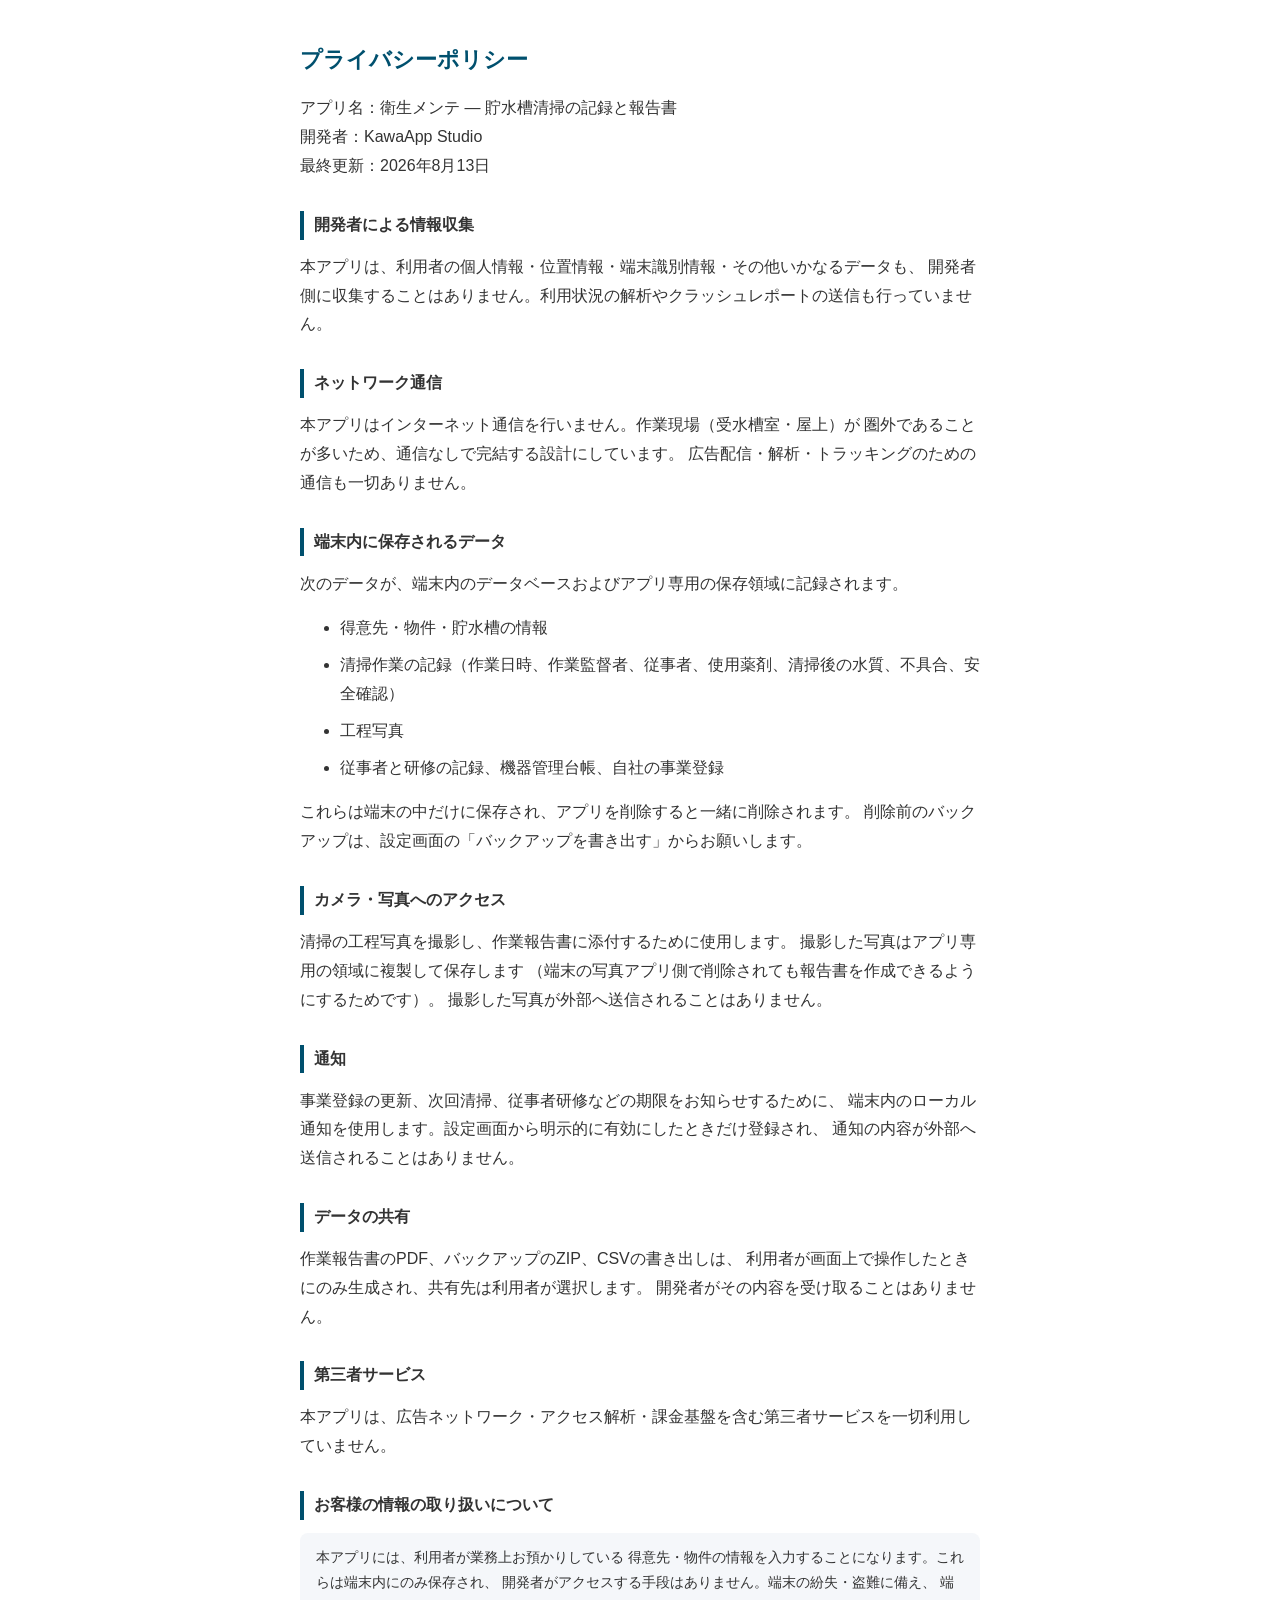
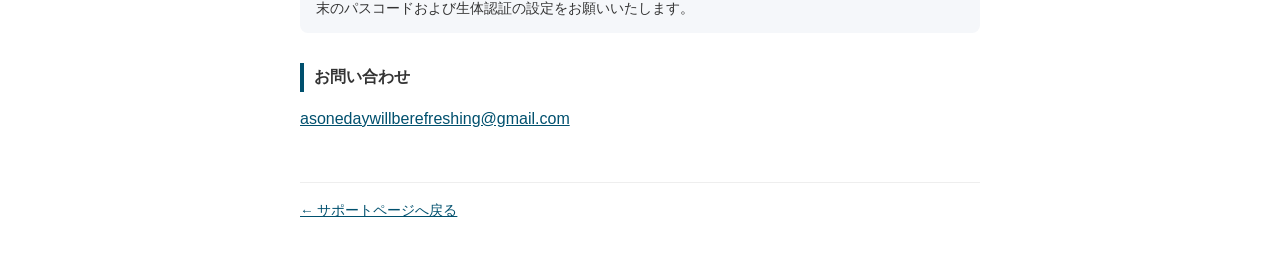
==== privacy.html @ 32449a62 "衛生メンテ サポート・プライバシー・出典ページ App Store申請に必要なプライバシーポリシーURLと、判定基準の出典を公開する。  出典ページには「判定に使っている基準」と「判定を行っていない項" ====
<!DOCTYPE html>
<html lang="ja">
<head>
<meta charset="UTF-8">
<meta name="viewport" content="width=device-width, initial-scale=1.0">
<title>プライバシーポリシー - 衛生メンテ</title>
<link rel="stylesheet" href="style.css">
</head>
<body>
  <h1>プライバシーポリシー</h1>
  <p>アプリ名：衛生メンテ — 貯水槽清掃の記録と報告書<br>
  開発者：KawaApp Studio<br>
  最終更新：2026年8月13日</p>

  <h2>開発者による情報収集</h2>
  <p>本アプリは、利用者の個人情報・位置情報・端末識別情報・その他いかなるデータも、
  開発者側に収集することはありません。利用状況の解析やクラッシュレポートの送信も行っていません。</p>

  <h2>ネットワーク通信</h2>
  <p>本アプリはインターネット通信を行いません。作業現場（受水槽室・屋上）が
  圏外であることが多いため、通信なしで完結する設計にしています。
  広告配信・解析・トラッキングのための通信も一切ありません。</p>

  <h2>端末内に保存されるデータ</h2>
  <p>次のデータが、端末内のデータベースおよびアプリ専用の保存領域に記録されます。</p>
  <ul>
    <li>得意先・物件・貯水槽の情報</li>
    <li>清掃作業の記録（作業日時、作業監督者、従事者、使用薬剤、清掃後の水質、不具合、安全確認）</li>
    <li>工程写真</li>
    <li>従事者と研修の記録、機器管理台帳、自社の事業登録</li>
  </ul>
  <p>これらは端末の中だけに保存され、アプリを削除すると一緒に削除されます。
  削除前のバックアップは、設定画面の「バックアップを書き出す」からお願いします。</p>

  <h2>カメラ・写真へのアクセス</h2>
  <p>清掃の工程写真を撮影し、作業報告書に添付するために使用します。
  撮影した写真はアプリ専用の領域に複製して保存します
  （端末の写真アプリ側で削除されても報告書を作成できるようにするためです）。
  撮影した写真が外部へ送信されることはありません。</p>

  <h2>通知</h2>
  <p>事業登録の更新、次回清掃、従事者研修などの期限をお知らせするために、
  端末内のローカル通知を使用します。設定画面から明示的に有効にしたときだけ登録され、
  通知の内容が外部へ送信されることはありません。</p>

  <h2>データの共有</h2>
  <p>作業報告書のPDF、バックアップのZIP、CSVの書き出しは、
  利用者が画面上で操作したときにのみ生成され、共有先は利用者が選択します。
  開発者がその内容を受け取ることはありません。</p>

  <h2>第三者サービス</h2>
  <p>本アプリは、広告ネットワーク・アクセス解析・課金基盤を含む第三者サービスを一切利用していません。</p>

  <h2>お客様の情報の取り扱いについて</h2>
  <p class="note">本アプリには、利用者が業務上お預かりしている
  得意先・物件の情報を入力することになります。これらは端末内にのみ保存され、
  開発者がアクセスする手段はありません。端末の紛失・盗難に備え、
  端末のパスコードおよび生体認証の設定をお願いいたします。</p>

  <h2>お問い合わせ</h2>
  <p><a href="mailto:asonedaywillberefreshing@gmail.com">asonedaywillberefreshing@gmail.com</a></p>

  <div class="footer"><a href="index.html">← サポートページへ戻る</a></div>
</body>
</html>
---- style.css ----
body {
  font-family: -apple-system, BlinkMacSystemFont, 'Hiragino Sans', sans-serif;
  max-width: 680px; margin: 40px auto; padding: 0 20px;
  color: #333; line-height: 1.8;
}
h1 { color: #00506E; font-size: 22px; }
h2 { font-size: 16px; margin-top: 30px; border-left: 4px solid #00506E; padding-left: 10px; }
p, li { margin: 8px 0; }
table { border-collapse: collapse; width: 100%; margin: 12px 0; font-size: 14px; }
th, td { border: 1px solid #ccd; padding: 8px 10px; text-align: left; }
th { background: #eef4f7; }
.note { background: #f5f7fa; border-radius: 8px; padding: 12px 16px; font-size: 14px; }
.footer { margin-top: 48px; color: #999; font-size: 0.85em; border-top: 1px solid #eee; padding-top: 16px; }
a { color: #00506E; }
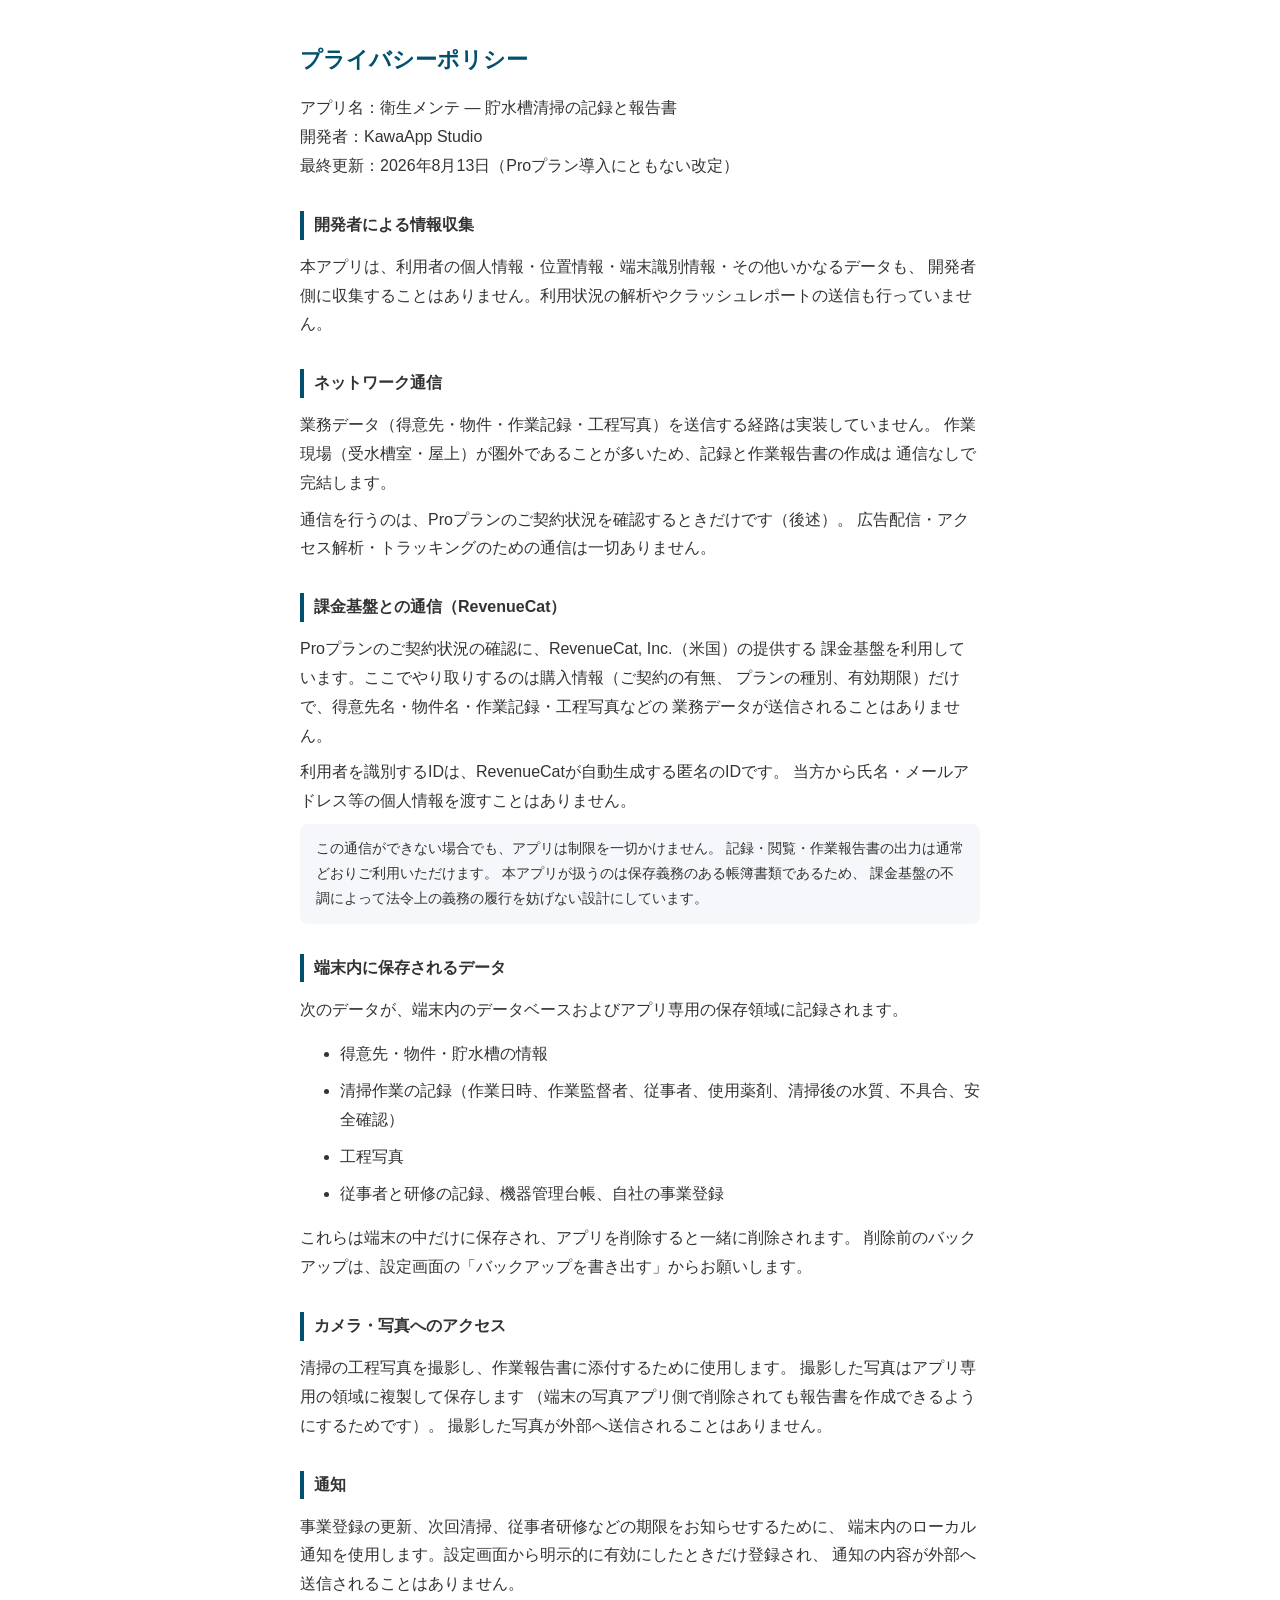
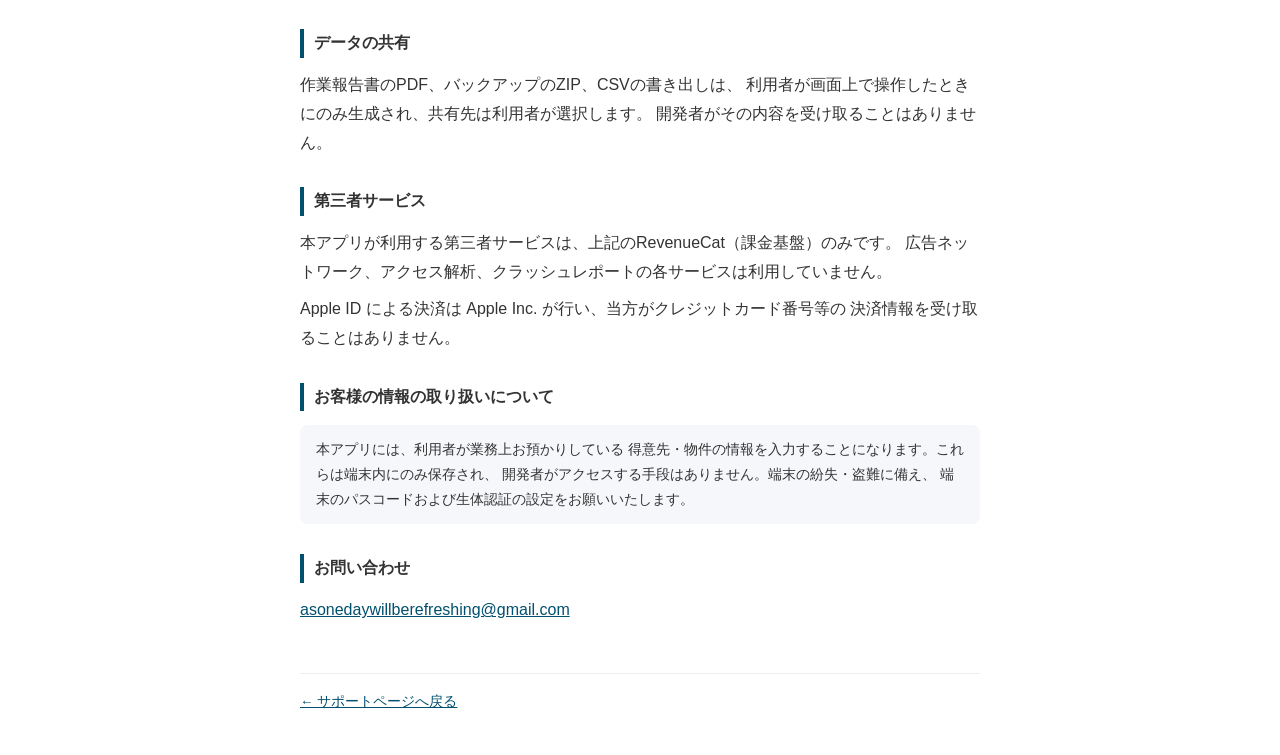
==== commit 4a88a36c: "プライバシーポリシーを課金導入に合わせて訂正 「インターネット通信を行いません」は、RevenueCatを入れた時点で事実でなくなった。 書いたまま出すと虚偽の記載になる。  やり取りするのは購入情報" ====
--- a/privacy.html
+++ b/privacy.html
@@ -10,16 +10,30 @@
   <h1>プライバシーポリシー</h1>
   <p>アプリ名：衛生メンテ — 貯水槽清掃の記録と報告書<br>
   開発者：KawaApp Studio<br>
-  最終更新：2026年8月13日</p>
+  最終更新：2026年8月13日（Proプラン導入にともない改定）</p>
 
   <h2>開発者による情報収集</h2>
   <p>本アプリは、利用者の個人情報・位置情報・端末識別情報・その他いかなるデータも、
   開発者側に収集することはありません。利用状況の解析やクラッシュレポートの送信も行っていません。</p>
 
   <h2>ネットワーク通信</h2>
-  <p>本アプリはインターネット通信を行いません。作業現場（受水槽室・屋上）が
-  圏外であることが多いため、通信なしで完結する設計にしています。
-  広告配信・解析・トラッキングのための通信も一切ありません。</p>
+  <p>業務データ（得意先・物件・作業記録・工程写真）を送信する経路は実装していません。
+  作業現場（受水槽室・屋上）が圏外であることが多いため、記録と作業報告書の作成は
+  通信なしで完結します。</p>
+  <p>通信を行うのは、Proプランのご契約状況を確認するときだけです（後述）。
+  広告配信・アクセス解析・トラッキングのための通信は一切ありません。</p>
+
+  <h2>課金基盤との通信（RevenueCat）</h2>
+  <p>Proプランのご契約状況の確認に、RevenueCat, Inc.（米国）の提供する
+  課金基盤を利用しています。ここでやり取りするのは購入情報（ご契約の有無、
+  プランの種別、有効期限）だけで、得意先名・物件名・作業記録・工程写真などの
+  業務データが送信されることはありません。</p>
+  <p>利用者を識別するIDは、RevenueCatが自動生成する匿名のIDです。
+  当方から氏名・メールアドレス等の個人情報を渡すことはありません。</p>
+  <p class="note">この通信ができない場合でも、アプリは制限を一切かけません。
+  記録・閲覧・作業報告書の出力は通常どおりご利用いただけます。
+  本アプリが扱うのは保存義務のある帳簿書類であるため、
+  課金基盤の不調によって法令上の義務の履行を妨げない設計にしています。</p>
 
   <h2>端末内に保存されるデータ</h2>
   <p>次のデータが、端末内のデータベースおよびアプリ専用の保存領域に記録されます。</p>
@@ -49,7 +63,10 @@
   開発者がその内容を受け取ることはありません。</p>
 
   <h2>第三者サービス</h2>
-  <p>本アプリは、広告ネットワーク・アクセス解析・課金基盤を含む第三者サービスを一切利用していません。</p>
+  <p>本アプリが利用する第三者サービスは、上記のRevenueCat（課金基盤）のみです。
+  広告ネットワーク、アクセス解析、クラッシュレポートの各サービスは利用していません。</p>
+  <p>Apple ID による決済は Apple Inc. が行い、当方がクレジットカード番号等の
+  決済情報を受け取ることはありません。</p>
 
   <h2>お客様の情報の取り扱いについて</h2>
   <p class="note">本アプリには、利用者が業務上お預かりしている
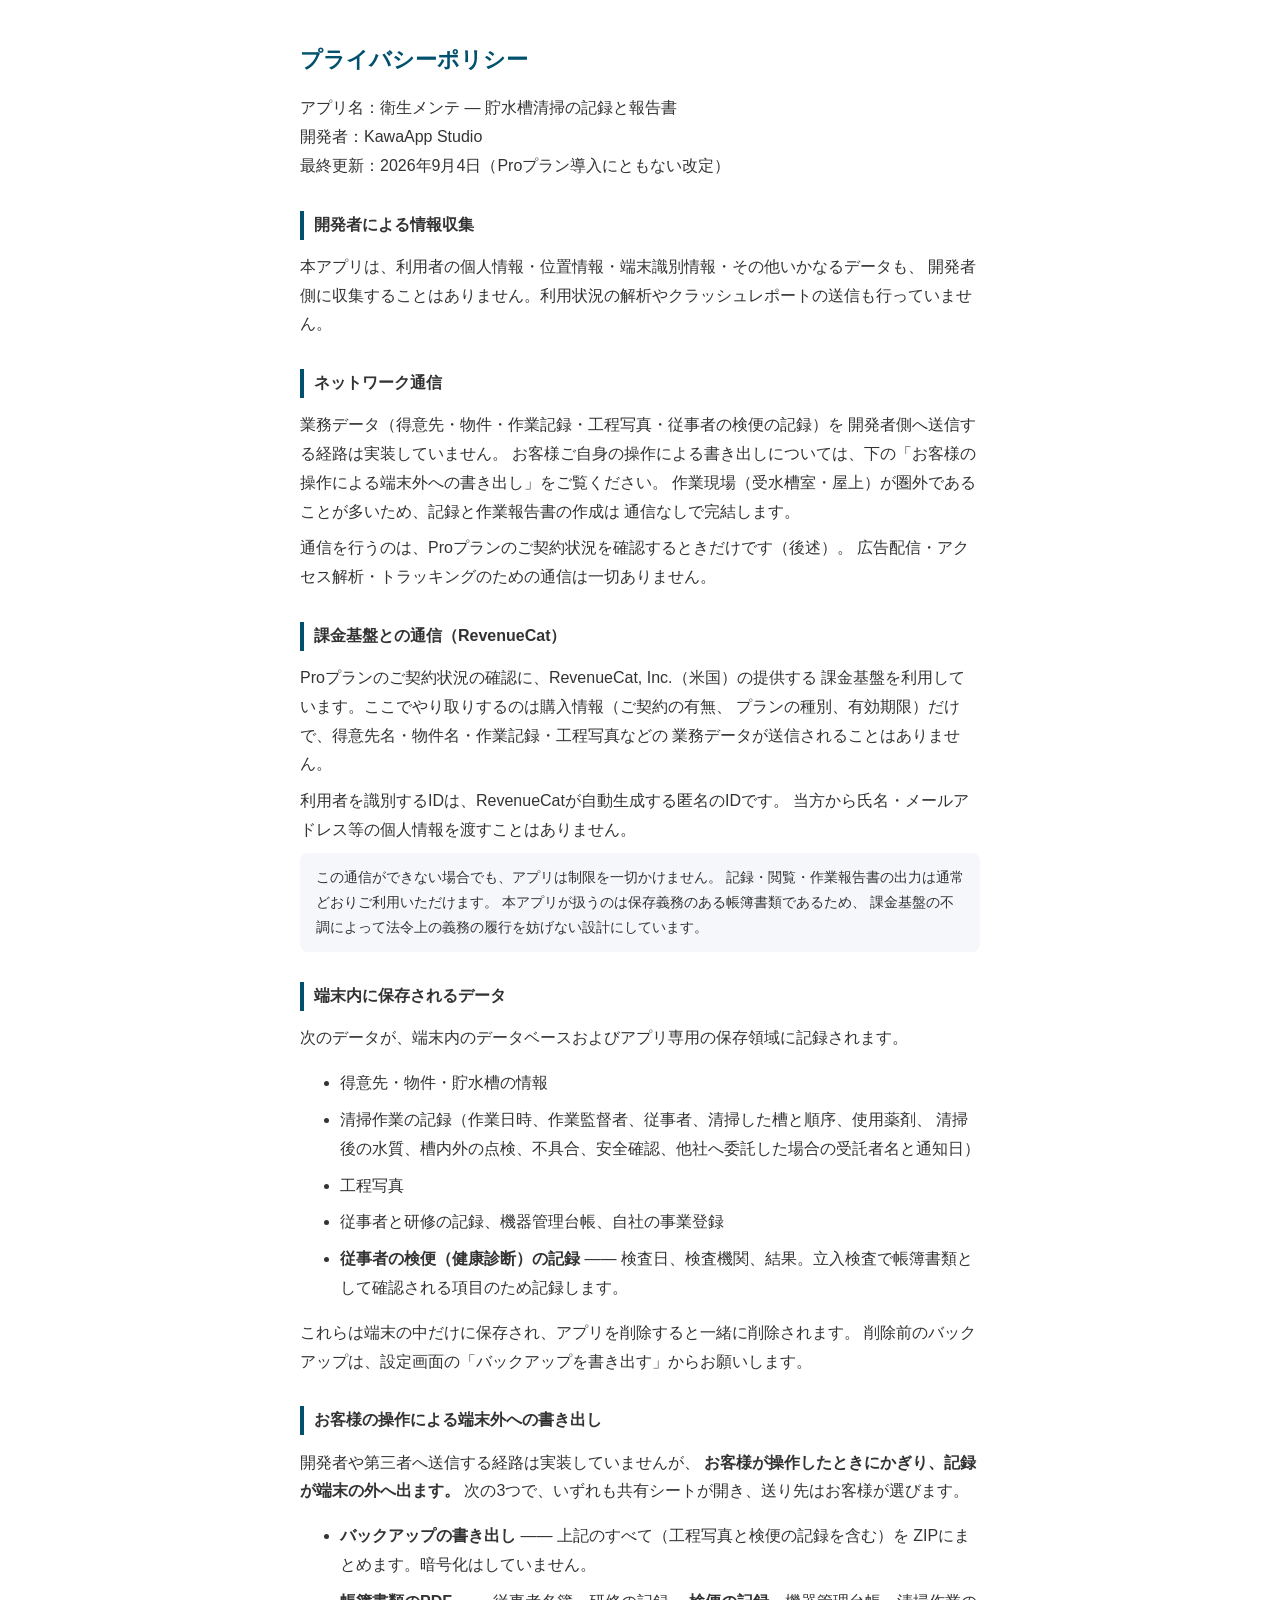
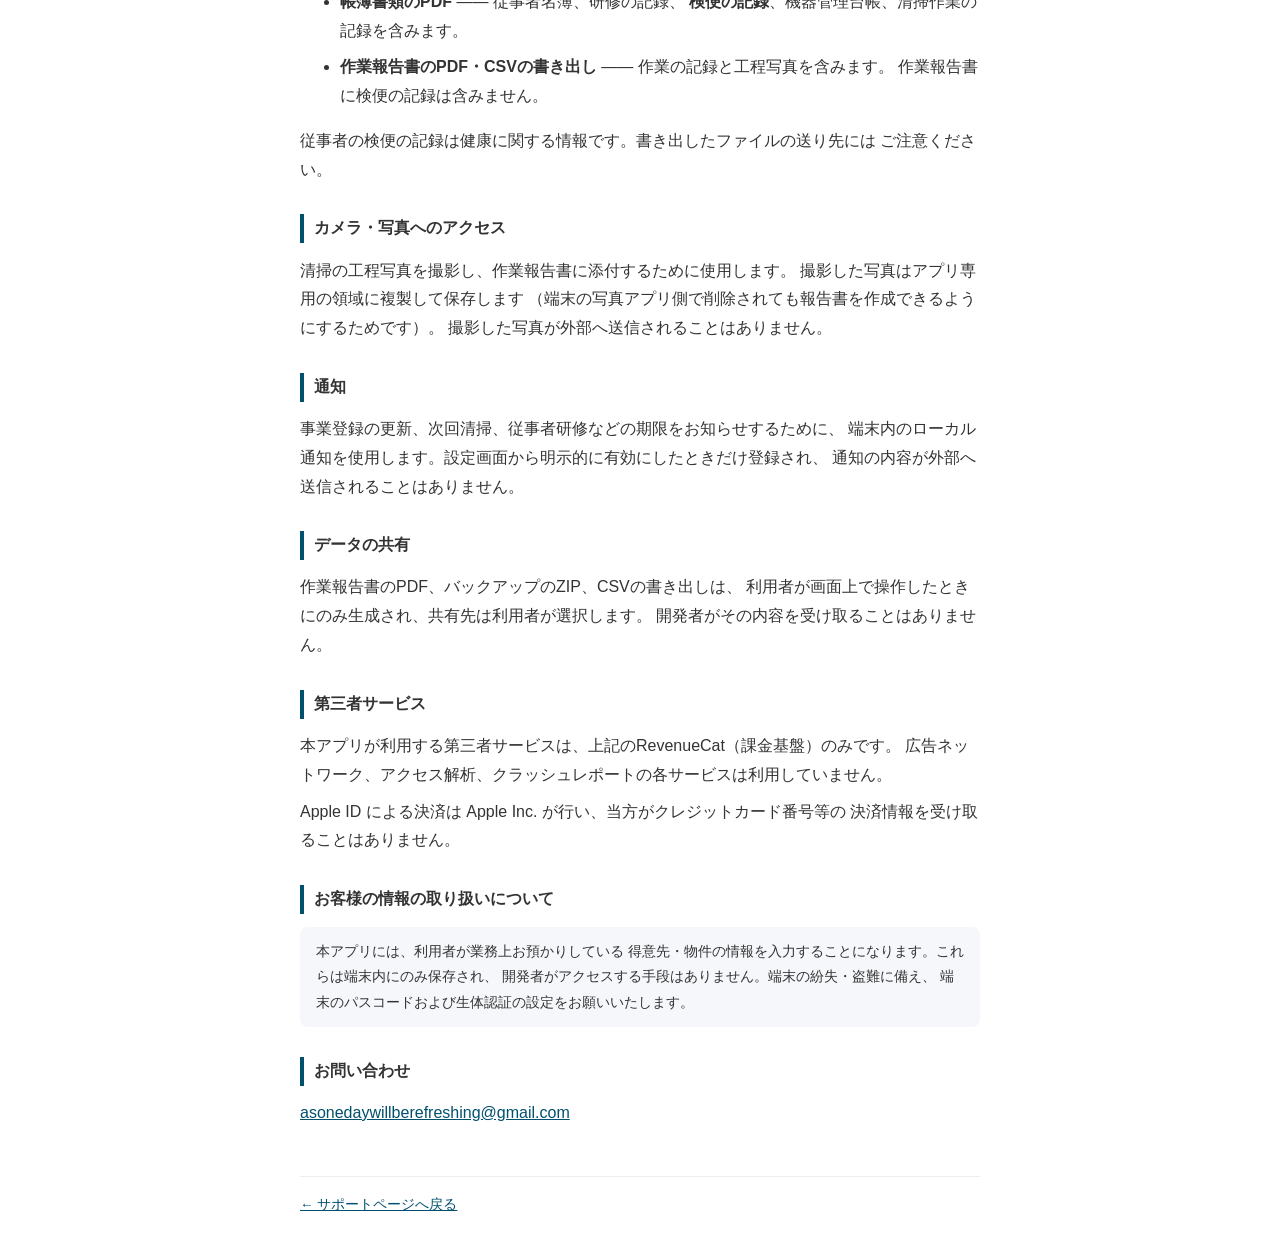
==== commit 301d58cf: "プライバシーポリシーに検便の記録と、操作による端末外への書き出しを明記 検便（健康診断）の記録を持つようになったので、保存項目に追加した。 健康に関する情報なので、書き出したファイルの送り先への注意も" ====
--- a/privacy.html
+++ b/privacy.html
@@ -10,14 +10,16 @@
   <h1>プライバシーポリシー</h1>
   <p>アプリ名：衛生メンテ — 貯水槽清掃の記録と報告書<br>
   開発者：KawaApp Studio<br>
-  最終更新：2026年8月13日（Proプラン導入にともない改定）</p>
+  最終更新：2026年9月4日（Proプラン導入にともない改定）</p>
 
   <h2>開発者による情報収集</h2>
   <p>本アプリは、利用者の個人情報・位置情報・端末識別情報・その他いかなるデータも、
   開発者側に収集することはありません。利用状況の解析やクラッシュレポートの送信も行っていません。</p>
 
   <h2>ネットワーク通信</h2>
-  <p>業務データ（得意先・物件・作業記録・工程写真）を送信する経路は実装していません。
+  <p>業務データ（得意先・物件・作業記録・工程写真・従事者の検便の記録）を
+  開発者側へ送信する経路は実装していません。
+  お客様ご自身の操作による書き出しについては、下の「お客様の操作による端末外への書き出し」をご覧ください。
   作業現場（受水槽室・屋上）が圏外であることが多いため、記録と作業報告書の作成は
   通信なしで完結します。</p>
   <p>通信を行うのは、Proプランのご契約状況を確認するときだけです（後述）。
@@ -39,12 +41,30 @@
   <p>次のデータが、端末内のデータベースおよびアプリ専用の保存領域に記録されます。</p>
   <ul>
     <li>得意先・物件・貯水槽の情報</li>
-    <li>清掃作業の記録（作業日時、作業監督者、従事者、使用薬剤、清掃後の水質、不具合、安全確認）</li>
+    <li>清掃作業の記録（作業日時、作業監督者、従事者、清掃した槽と順序、使用薬剤、
+      清掃後の水質、槽内外の点検、不具合、安全確認、他社へ委託した場合の受託者名と通知日）</li>
     <li>工程写真</li>
     <li>従事者と研修の記録、機器管理台帳、自社の事業登録</li>
+    <li><strong>従事者の検便（健康診断）の記録</strong>
+      —— 検査日、検査機関、結果。立入検査で帳簿書類として確認される項目のため記録します。</li>
   </ul>
   <p>これらは端末の中だけに保存され、アプリを削除すると一緒に削除されます。
   削除前のバックアップは、設定画面の「バックアップを書き出す」からお願いします。</p>
+
+  <h2>お客様の操作による端末外への書き出し</h2>
+  <p>開発者や第三者へ送信する経路は実装していませんが、
+  <strong>お客様が操作したときにかぎり、記録が端末の外へ出ます。</strong>
+  次の3つで、いずれも共有シートが開き、送り先はお客様が選びます。</p>
+  <ul>
+    <li><strong>バックアップの書き出し</strong> —— 上記のすべて（工程写真と検便の記録を含む）を
+      ZIPにまとめます。暗号化はしていません。</li>
+    <li><strong>帳簿書類のPDF</strong> —— 従事者名簿、研修の記録、
+      <strong>検便の記録</strong>、機器管理台帳、清掃作業の記録を含みます。</li>
+    <li><strong>作業報告書のPDF・CSVの書き出し</strong> —— 作業の記録と工程写真を含みます。
+      作業報告書に検便の記録は含みません。</li>
+  </ul>
+  <p>従事者の検便の記録は健康に関する情報です。書き出したファイルの送り先には
+  ご注意ください。</p>
 
   <h2>カメラ・写真へのアクセス</h2>
   <p>清掃の工程写真を撮影し、作業報告書に添付するために使用します。
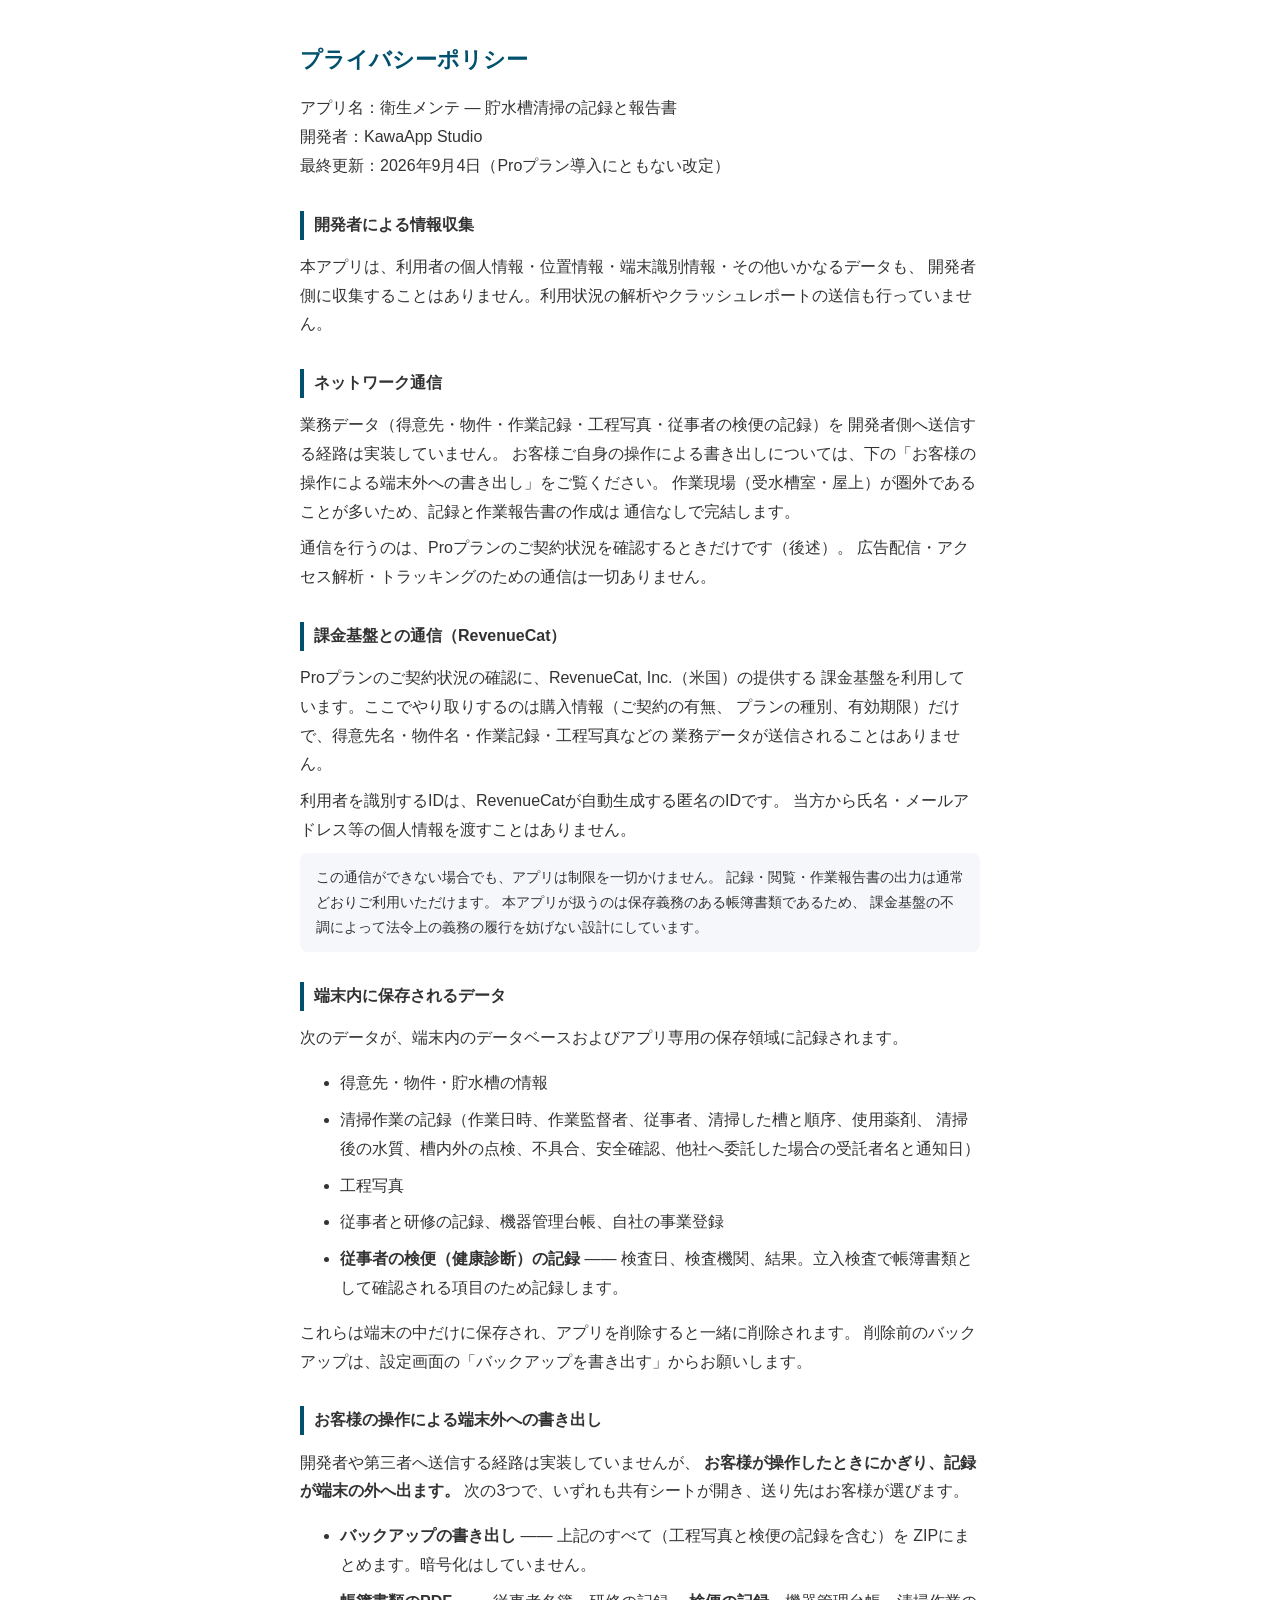
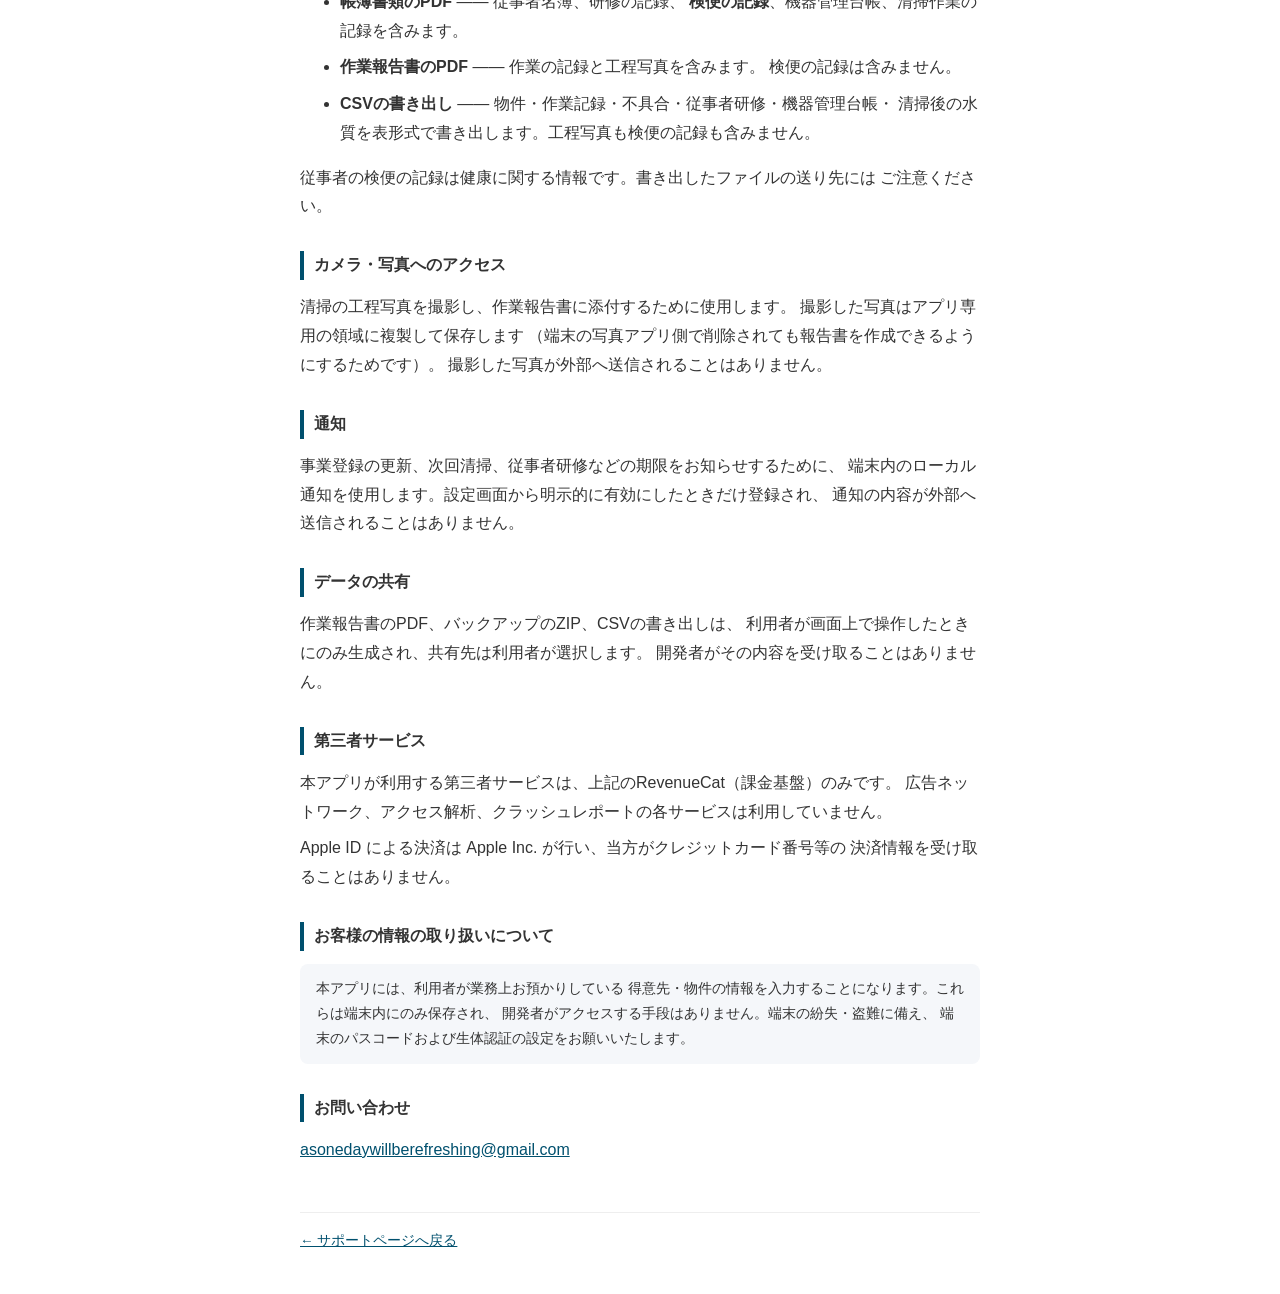
==== commit ea1a6456: "書き出しの種類ごとに、何が入って何が入らないかを分けて書いた CSVを作業報告書PDFとまとめて「工程写真を含む」と書いていたが、 CSVは表形式の記録だけで写真も検便も入らない。4種類に分けた。  " ====
--- a/privacy.html
+++ b/privacy.html
@@ -60,8 +60,10 @@
       ZIPにまとめます。暗号化はしていません。</li>
     <li><strong>帳簿書類のPDF</strong> —— 従事者名簿、研修の記録、
       <strong>検便の記録</strong>、機器管理台帳、清掃作業の記録を含みます。</li>
-    <li><strong>作業報告書のPDF・CSVの書き出し</strong> —— 作業の記録と工程写真を含みます。
-      作業報告書に検便の記録は含みません。</li>
+    <li><strong>作業報告書のPDF</strong> —— 作業の記録と工程写真を含みます。
+      検便の記録は含みません。</li>
+    <li><strong>CSVの書き出し</strong> —— 物件・作業記録・不具合・従事者研修・機器管理台帳・
+      清掃後の水質を表形式で書き出します。工程写真も検便の記録も含みません。</li>
   </ul>
   <p>従事者の検便の記録は健康に関する情報です。書き出したファイルの送り先には
   ご注意ください。</p>
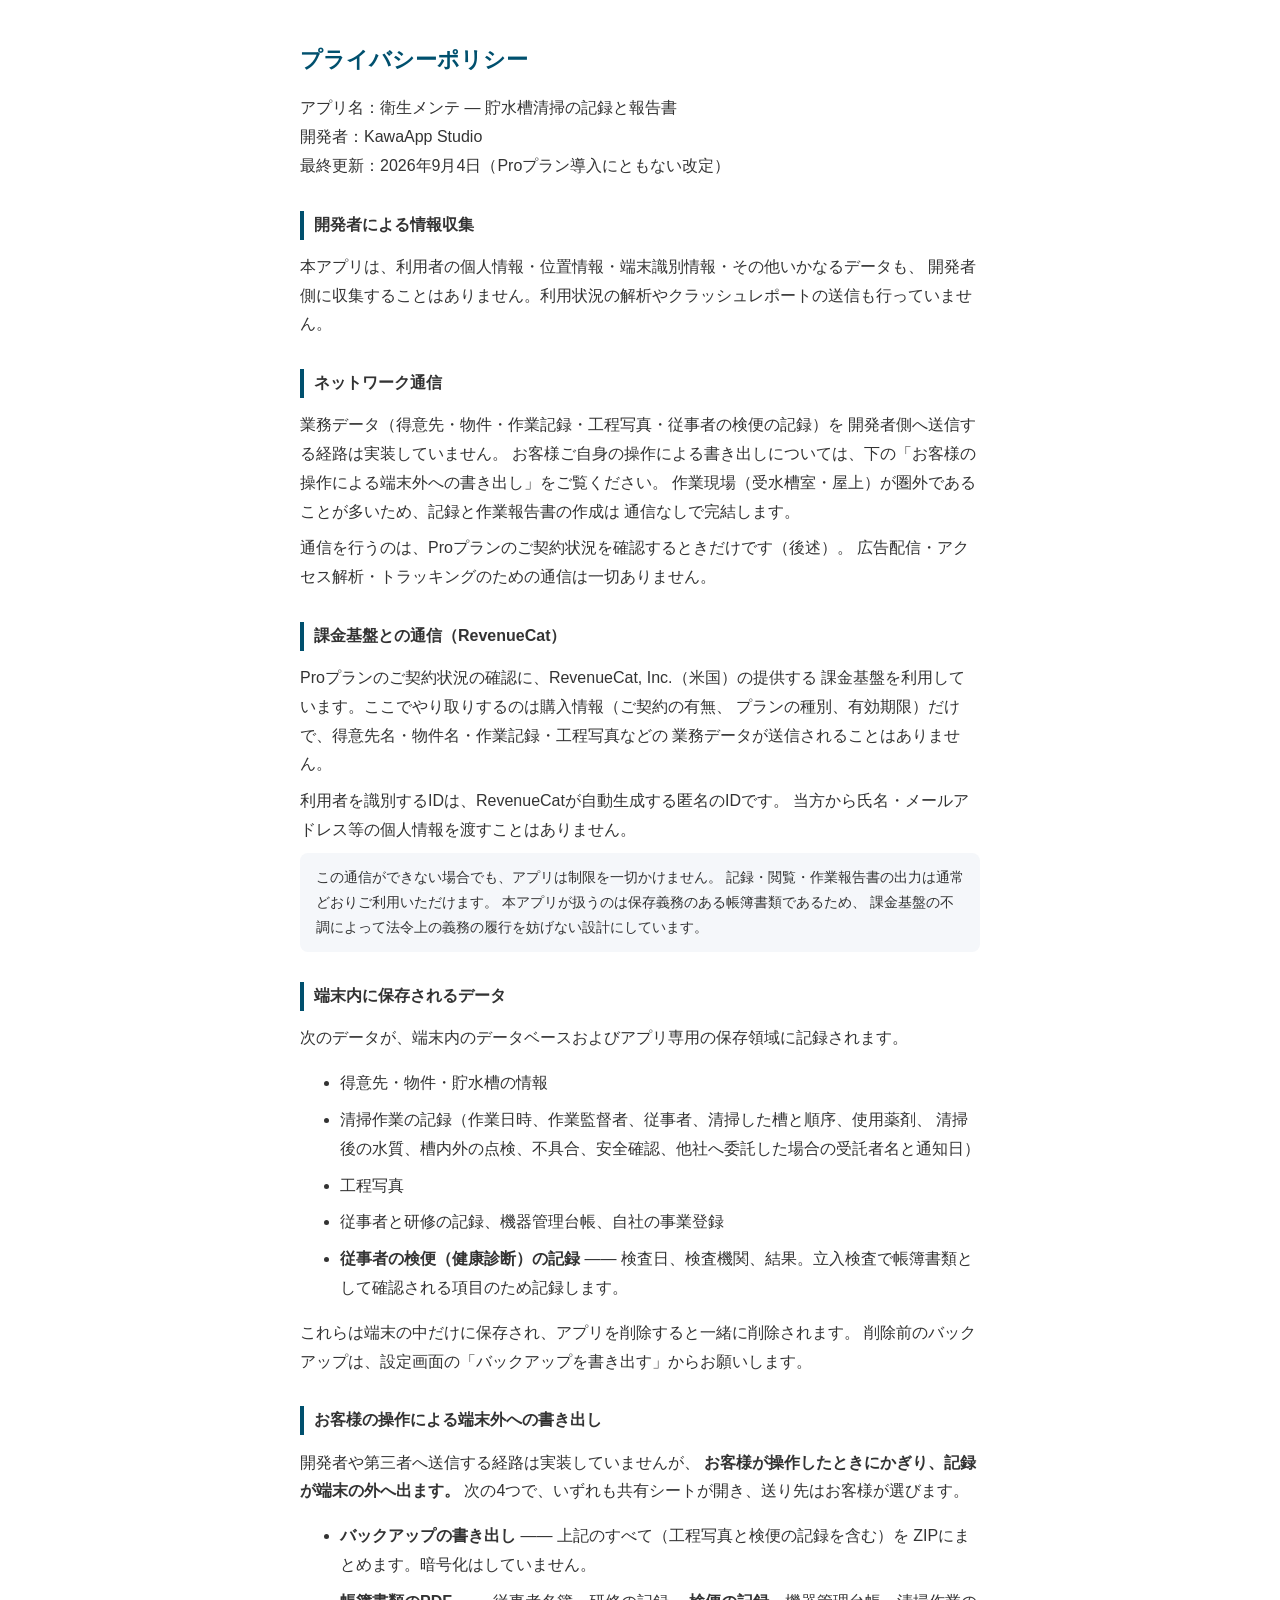
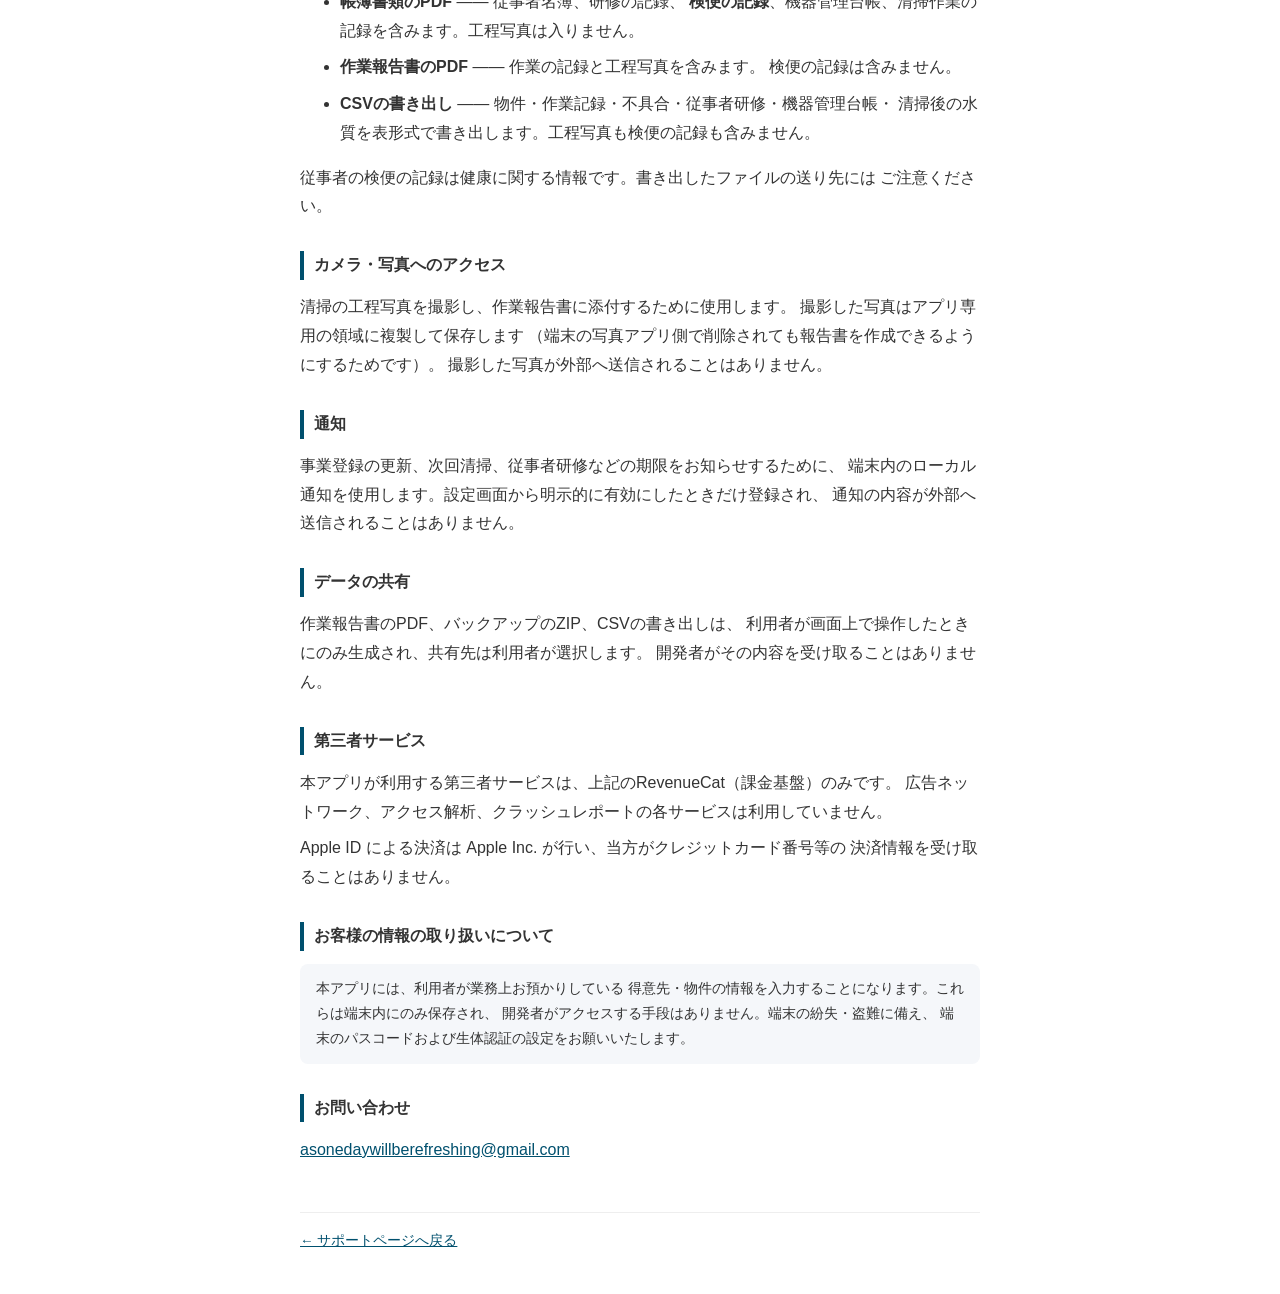
==== commit ebcfbfd6: "書き出しは4種類（「次の3つ」の数え間違いと、帳簿PDFに写真が入らない旨を追記）" ====
--- a/privacy.html
+++ b/privacy.html
@@ -54,12 +54,12 @@
   <h2>お客様の操作による端末外への書き出し</h2>
   <p>開発者や第三者へ送信する経路は実装していませんが、
   <strong>お客様が操作したときにかぎり、記録が端末の外へ出ます。</strong>
-  次の3つで、いずれも共有シートが開き、送り先はお客様が選びます。</p>
+  次の4つで、いずれも共有シートが開き、送り先はお客様が選びます。</p>
   <ul>
     <li><strong>バックアップの書き出し</strong> —— 上記のすべて（工程写真と検便の記録を含む）を
       ZIPにまとめます。暗号化はしていません。</li>
     <li><strong>帳簿書類のPDF</strong> —— 従事者名簿、研修の記録、
-      <strong>検便の記録</strong>、機器管理台帳、清掃作業の記録を含みます。</li>
+      <strong>検便の記録</strong>、機器管理台帳、清掃作業の記録を含みます。工程写真は入りません。</li>
     <li><strong>作業報告書のPDF</strong> —— 作業の記録と工程写真を含みます。
       検便の記録は含みません。</li>
     <li><strong>CSVの書き出し</strong> —— 物件・作業記録・不具合・従事者研修・機器管理台帳・
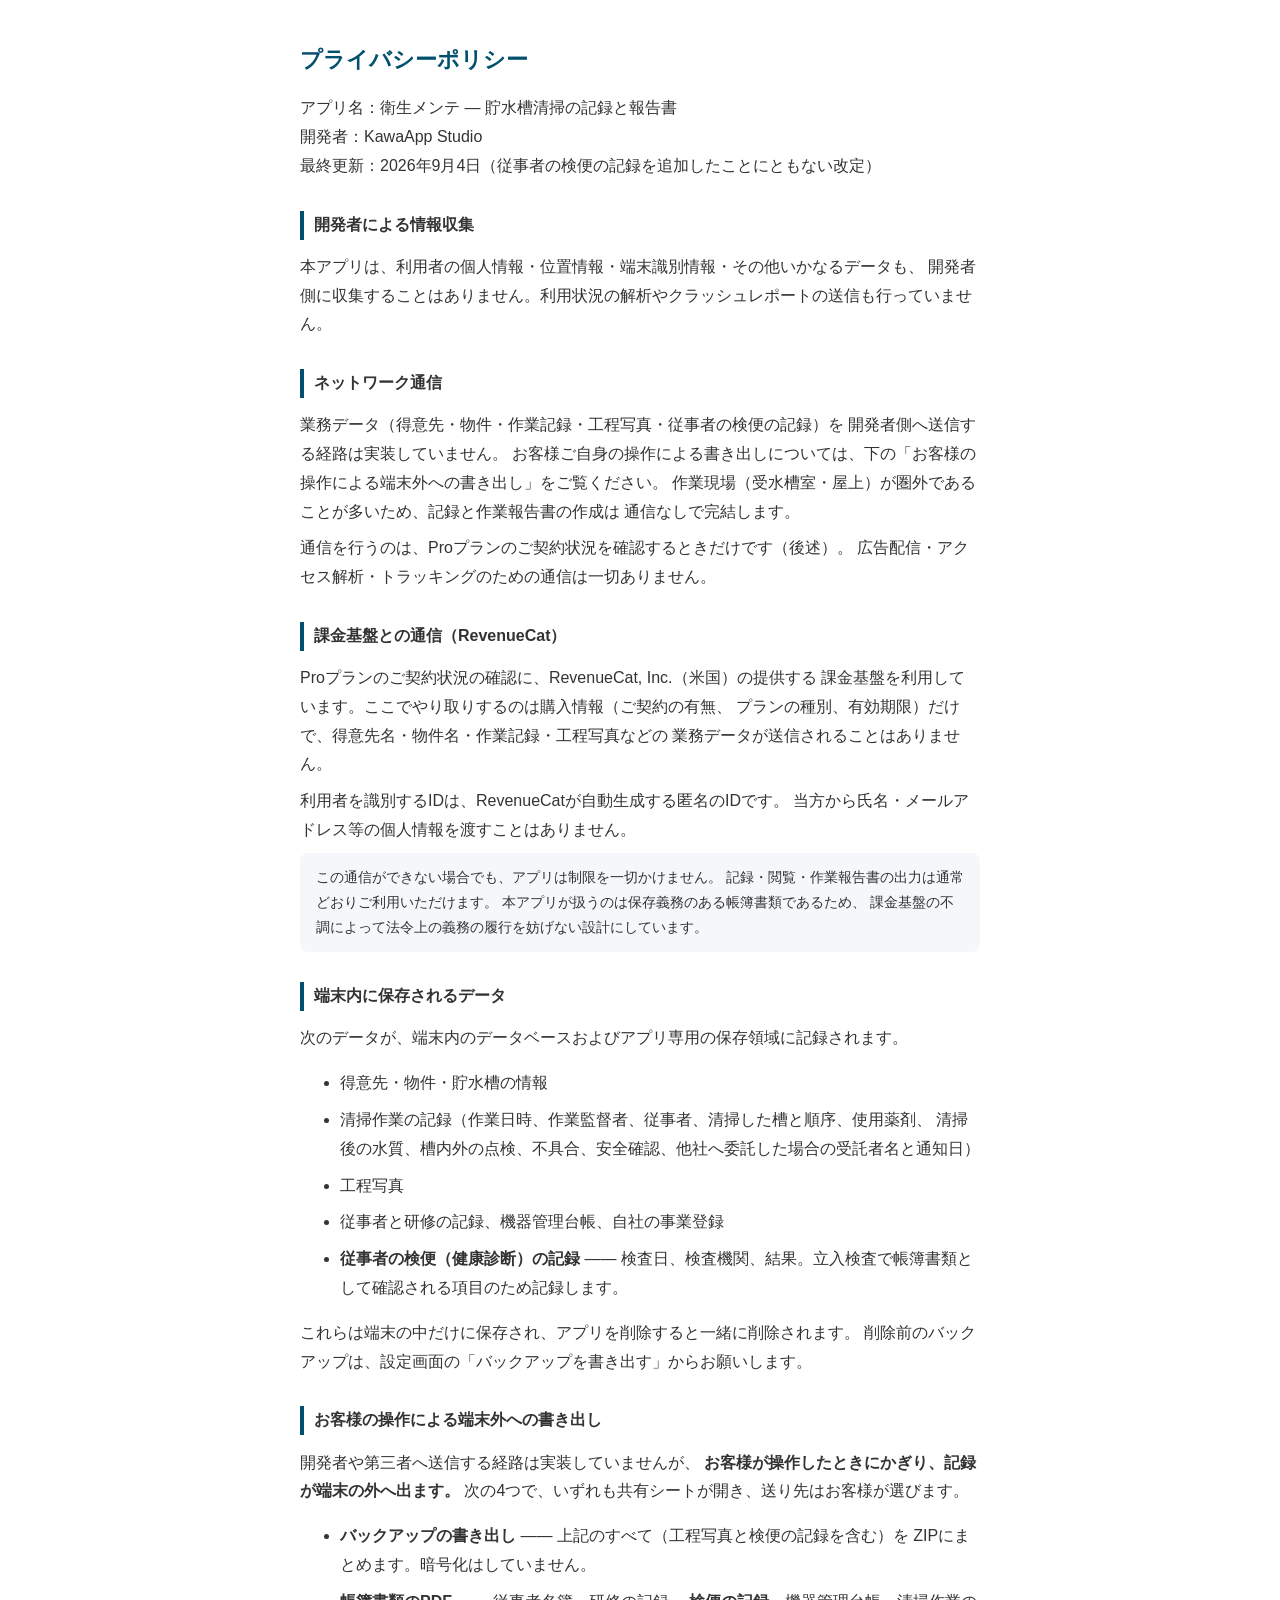
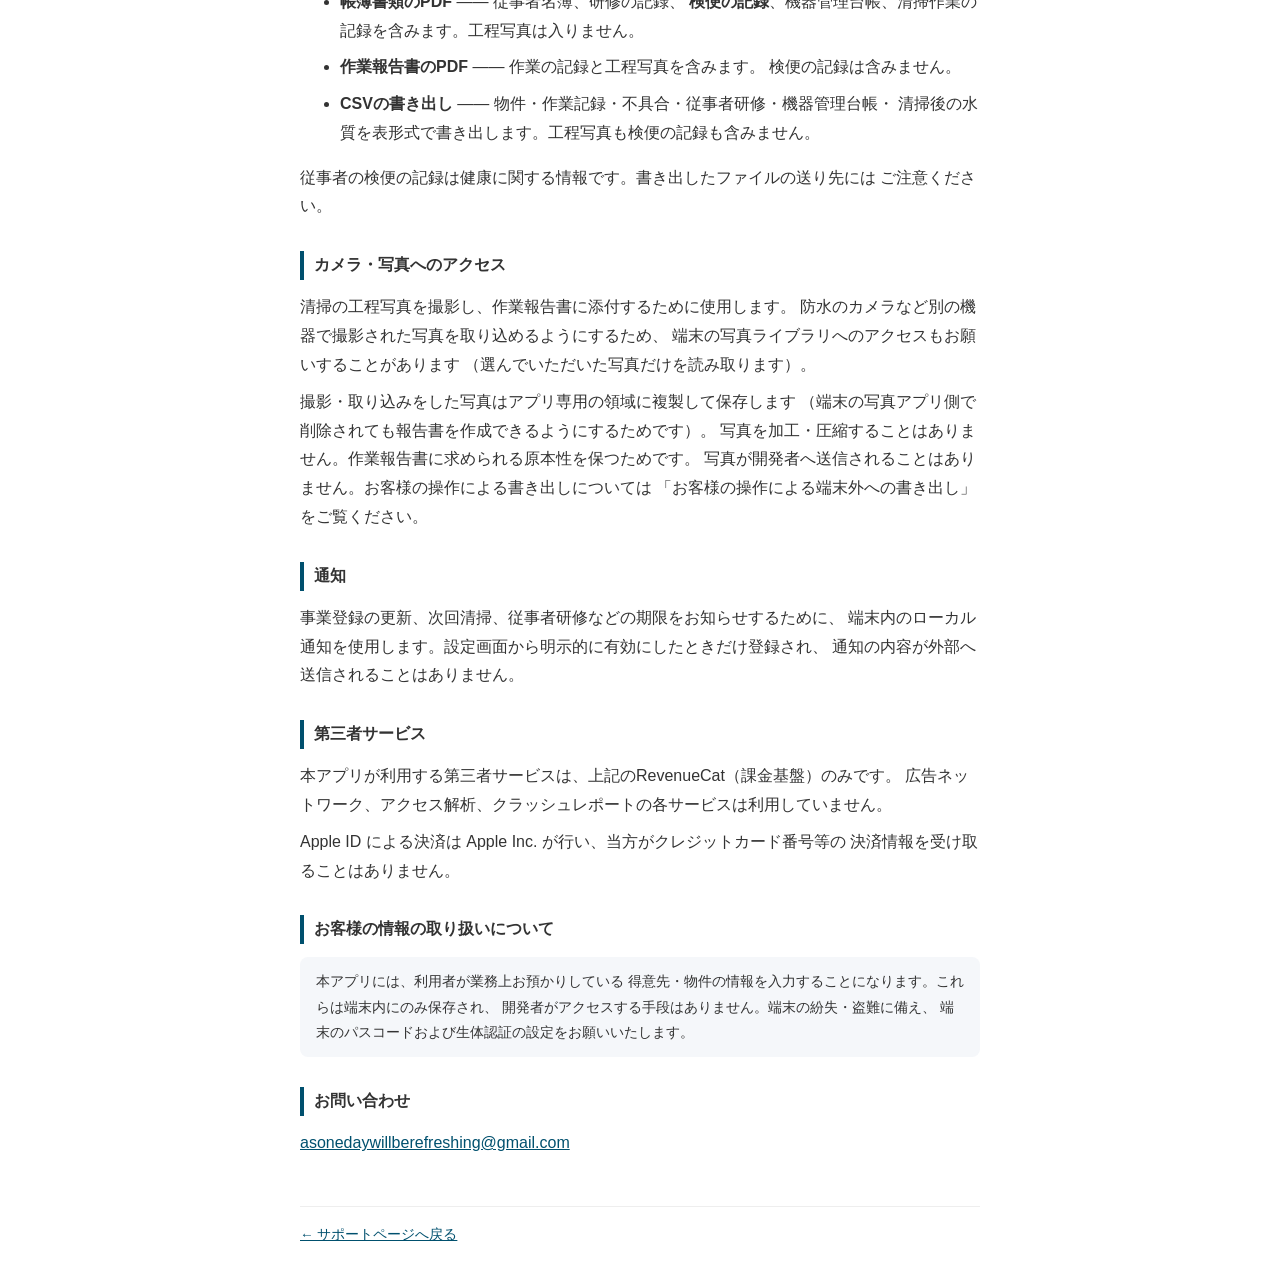
==== commit 0967b43c: "出典の「同上」のずれを直し、点検していない項目の扱いを明記 検便の行を表の途中に足したせいで、その下の「作業班の人数 … 同上」が 新潟県貯水槽管理協会ではなく東京都の手引きを指す形になっていた。 公" ====
--- a/privacy.html
+++ b/privacy.html
@@ -10,7 +10,7 @@
   <h1>プライバシーポリシー</h1>
   <p>アプリ名：衛生メンテ — 貯水槽清掃の記録と報告書<br>
   開発者：KawaApp Studio<br>
-  最終更新：2026年9月4日（Proプラン導入にともない改定）</p>
+  最終更新：2026年9月4日（従事者の検便の記録を追加したことにともない改定）</p>
 
   <h2>開発者による情報収集</h2>
   <p>本アプリは、利用者の個人情報・位置情報・端末識別情報・その他いかなるデータも、
@@ -70,19 +70,19 @@
 
   <h2>カメラ・写真へのアクセス</h2>
   <p>清掃の工程写真を撮影し、作業報告書に添付するために使用します。
-  撮影した写真はアプリ専用の領域に複製して保存します
+  防水のカメラなど別の機器で撮影された写真を取り込めるようにするため、
+  端末の写真ライブラリへのアクセスもお願いすることがあります
+  （選んでいただいた写真だけを読み取ります）。</p>
+  <p>撮影・取り込みをした写真はアプリ専用の領域に複製して保存します
   （端末の写真アプリ側で削除されても報告書を作成できるようにするためです）。
-  撮影した写真が外部へ送信されることはありません。</p>
+  写真を加工・圧縮することはありません。作業報告書に求められる原本性を保つためです。
+  写真が開発者へ送信されることはありません。お客様の操作による書き出しについては
+  「お客様の操作による端末外への書き出し」をご覧ください。</p>
 
   <h2>通知</h2>
   <p>事業登録の更新、次回清掃、従事者研修などの期限をお知らせするために、
   端末内のローカル通知を使用します。設定画面から明示的に有効にしたときだけ登録され、
   通知の内容が外部へ送信されることはありません。</p>
-
-  <h2>データの共有</h2>
-  <p>作業報告書のPDF、バックアップのZIP、CSVの書き出しは、
-  利用者が画面上で操作したときにのみ生成され、共有先は利用者が選択します。
-  開発者がその内容を受け取ることはありません。</p>
 
   <h2>第三者サービス</h2>
   <p>本アプリが利用する第三者サービスは、上記のRevenueCat（課金基盤）のみです。
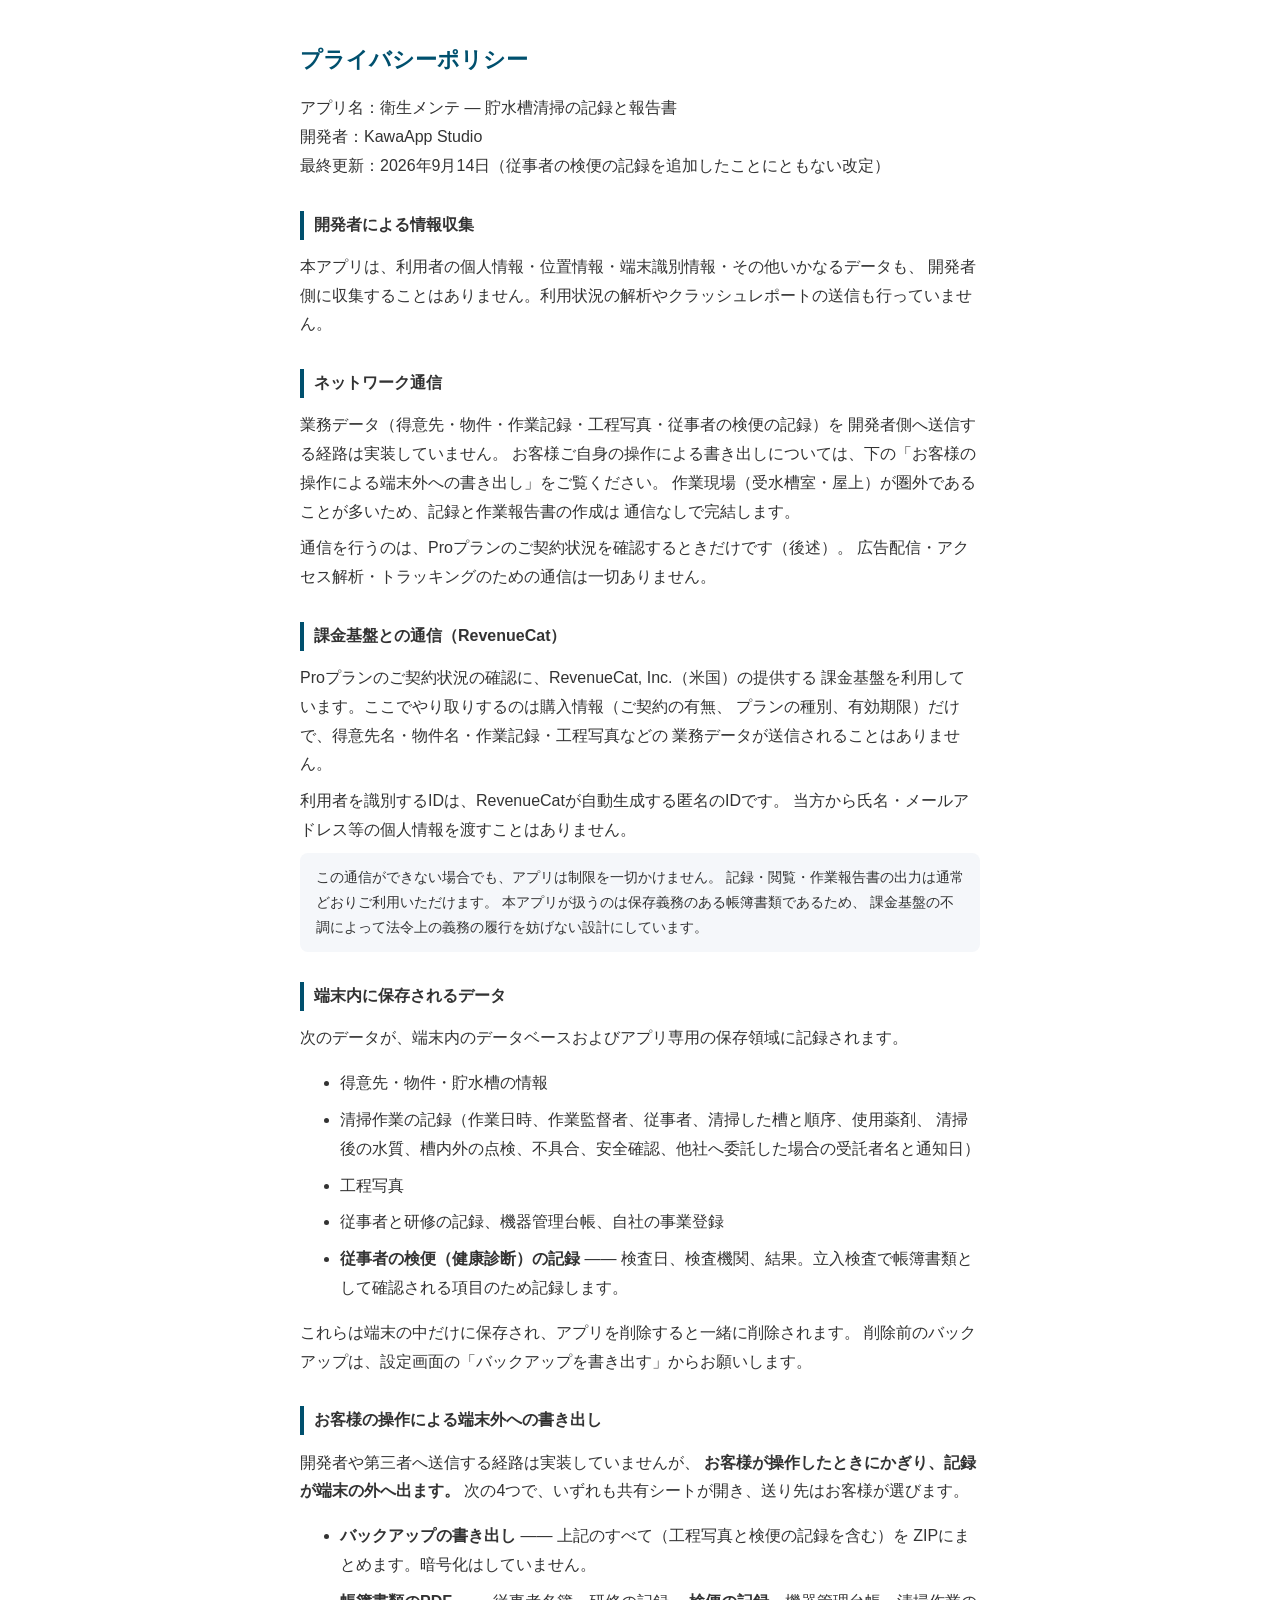
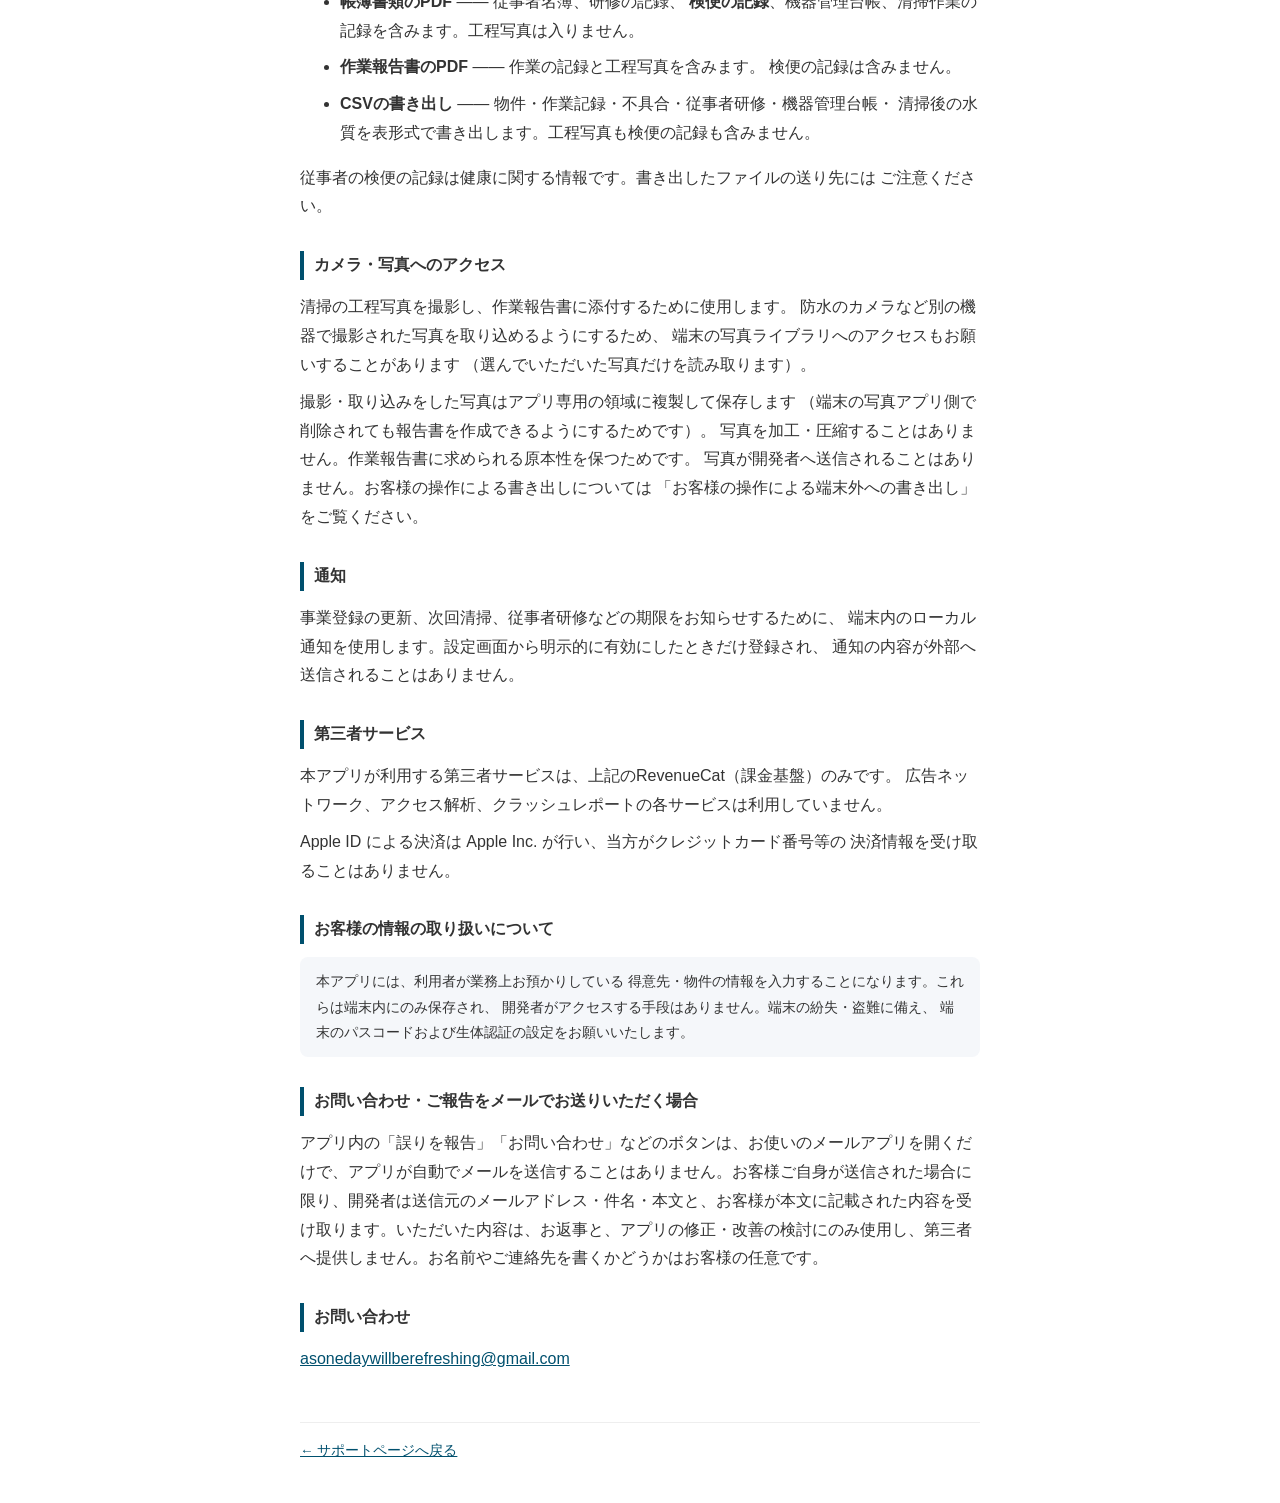
==== commit 6c7d32ed: "メールでのご報告・お問い合わせで開発者が受け取る情報を明記する アプリ内の「誤りを報告」「お問い合わせ」「受験結果を知らせる」は mailto を開くだけで 自動送信はしないが、利用者が送れば送信元ア" ====
--- a/privacy.html
+++ b/privacy.html
@@ -10,7 +10,7 @@
   <h1>プライバシーポリシー</h1>
   <p>アプリ名：衛生メンテ — 貯水槽清掃の記録と報告書<br>
   開発者：KawaApp Studio<br>
-  最終更新：2026年9月4日（従事者の検便の記録を追加したことにともない改定）</p>
+  最終更新：2026年9月14日（従事者の検便の記録を追加したことにともない改定）</p>
 
   <h2>開発者による情報収集</h2>
   <p>本アプリは、利用者の個人情報・位置情報・端末識別情報・その他いかなるデータも、
@@ -96,6 +96,9 @@
   開発者がアクセスする手段はありません。端末の紛失・盗難に備え、
   端末のパスコードおよび生体認証の設定をお願いいたします。</p>
 
+  <h2>お問い合わせ・ご報告をメールでお送りいただく場合</h2>
+  <p>アプリ内の「誤りを報告」「お問い合わせ」などのボタンは、お使いのメールアプリを開くだけで、アプリが自動でメールを送信することはありません。お客様ご自身が送信された場合に限り、開発者は送信元のメールアドレス・件名・本文と、お客様が本文に記載された内容を受け取ります。いただいた内容は、お返事と、アプリの修正・改善の検討にのみ使用し、第三者へ提供しません。お名前やご連絡先を書くかどうかはお客様の任意です。</p>
+
   <h2>お問い合わせ</h2>
   <p><a href="mailto:asonedaywillberefreshing@gmail.com">asonedaywillberefreshing@gmail.com</a></p>
 
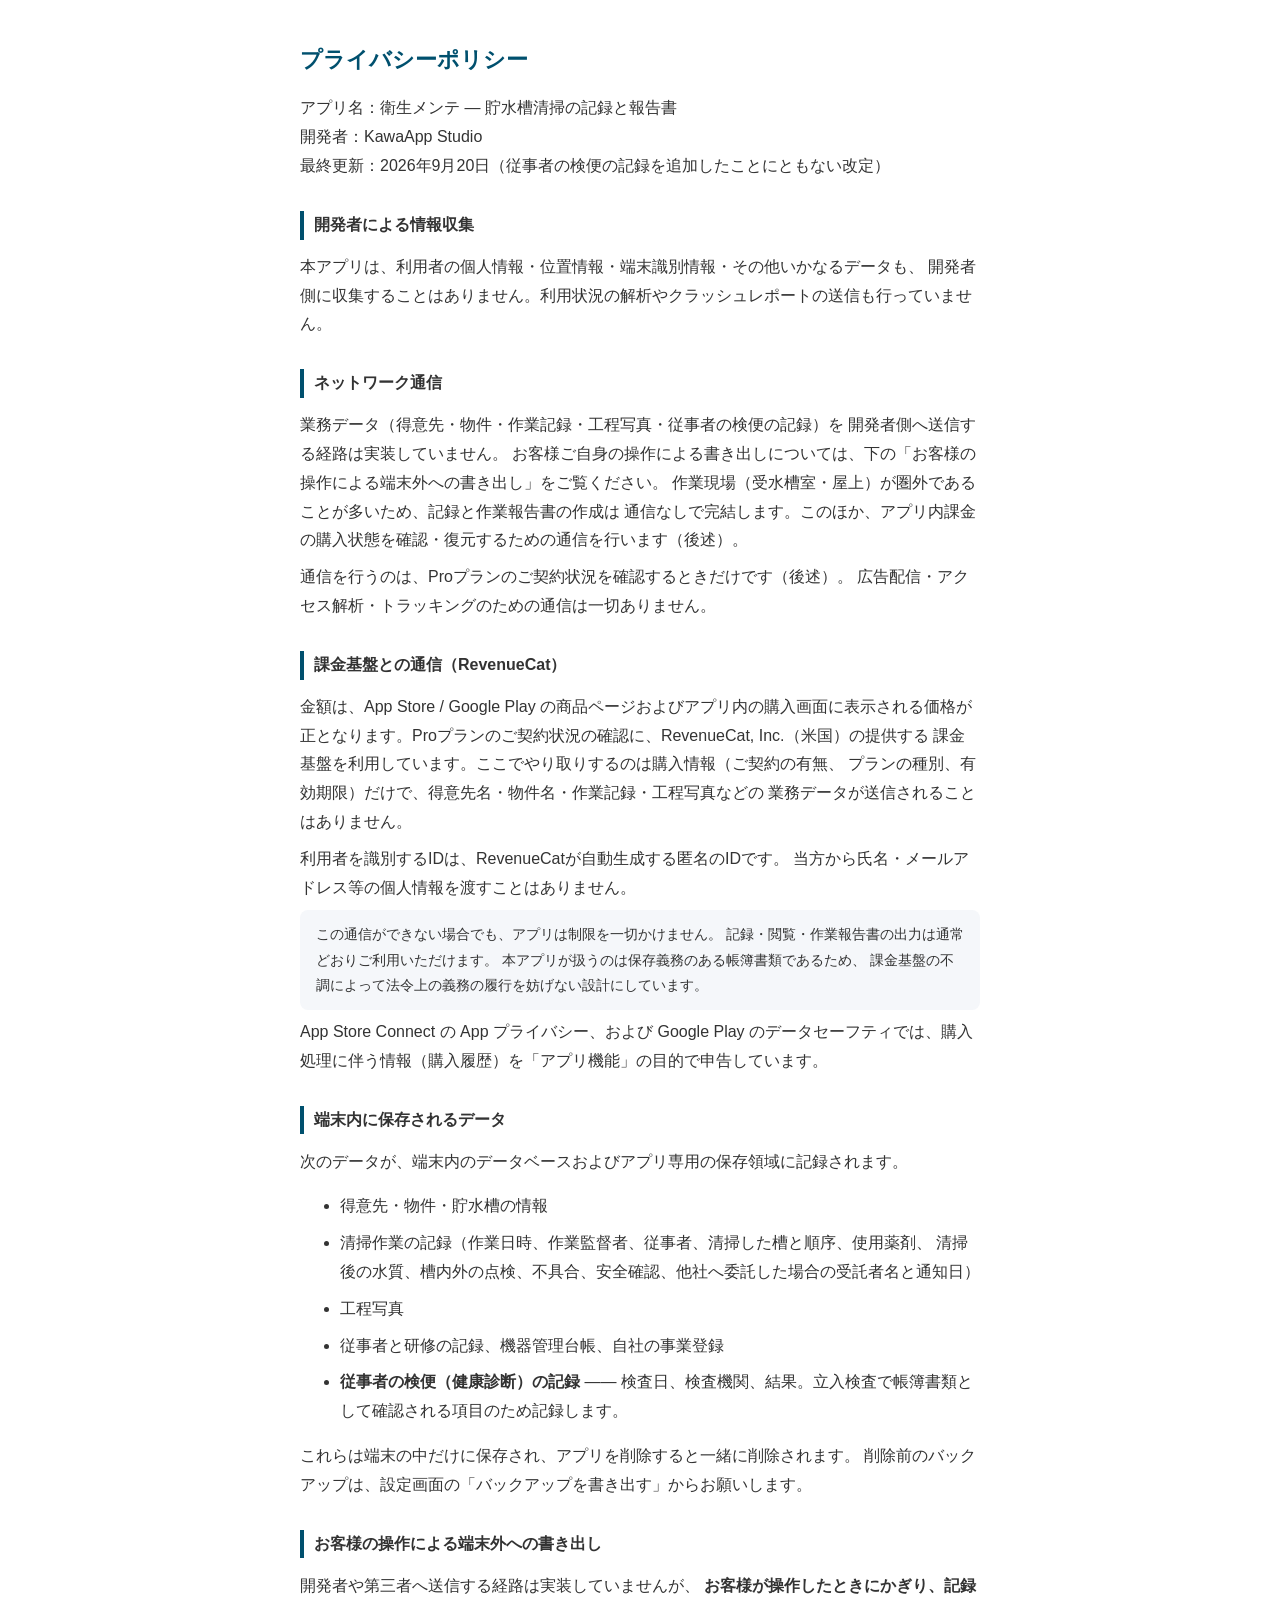
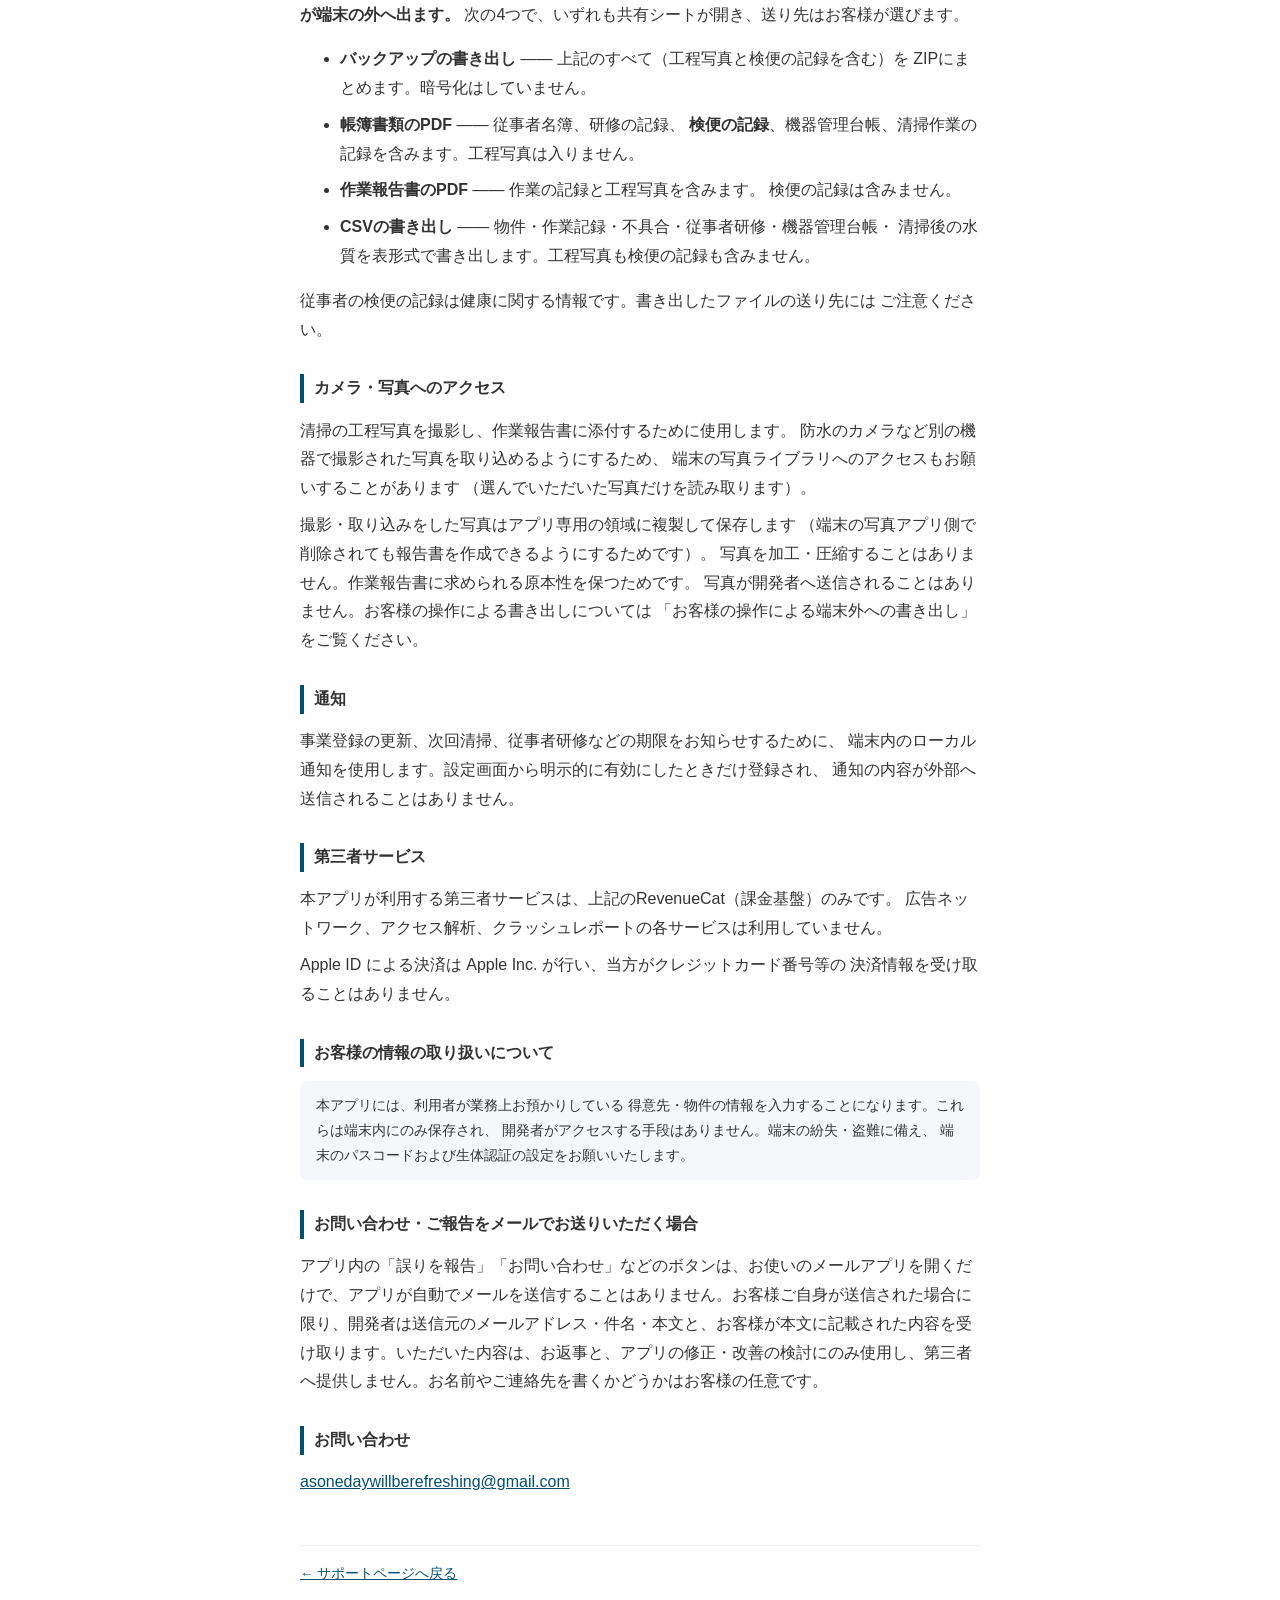
==== commit d5ea43c5: "プライバシーポリシーをAndroid版に対応させる Play移植にあたり、iOS前提の記述だけを差し替えた（アプリ固有の説明は残している）。 - 決済と購入の検証をApple固定から両ストアへ（iOS" ====
--- a/privacy.html
+++ b/privacy.html
@@ -10,7 +10,7 @@
   <h1>プライバシーポリシー</h1>
   <p>アプリ名：衛生メンテ — 貯水槽清掃の記録と報告書<br>
   開発者：KawaApp Studio<br>
-  最終更新：2026年9月14日（従事者の検便の記録を追加したことにともない改定）</p>
+  最終更新：2026年9月20日（従事者の検便の記録を追加したことにともない改定）</p>
 
   <h2>開発者による情報収集</h2>
   <p>本アプリは、利用者の個人情報・位置情報・端末識別情報・その他いかなるデータも、
@@ -21,12 +21,12 @@
   開発者側へ送信する経路は実装していません。
   お客様ご自身の操作による書き出しについては、下の「お客様の操作による端末外への書き出し」をご覧ください。
   作業現場（受水槽室・屋上）が圏外であることが多いため、記録と作業報告書の作成は
-  通信なしで完結します。</p>
+  通信なしで完結します。このほか、アプリ内課金の購入状態を確認・復元するための通信を行います（後述）。</p>
   <p>通信を行うのは、Proプランのご契約状況を確認するときだけです（後述）。
   広告配信・アクセス解析・トラッキングのための通信は一切ありません。</p>
 
   <h2>課金基盤との通信（RevenueCat）</h2>
-  <p>Proプランのご契約状況の確認に、RevenueCat, Inc.（米国）の提供する
+  <p>金額は、App Store / Google Play の商品ページおよびアプリ内の購入画面に表示される価格が正となります。Proプランのご契約状況の確認に、RevenueCat, Inc.（米国）の提供する
   課金基盤を利用しています。ここでやり取りするのは購入情報（ご契約の有無、
   プランの種別、有効期限）だけで、得意先名・物件名・作業記録・工程写真などの
   業務データが送信されることはありません。</p>
@@ -37,6 +37,7 @@
   本アプリが扱うのは保存義務のある帳簿書類であるため、
   課金基盤の不調によって法令上の義務の履行を妨げない設計にしています。</p>
 
+  <p>App Store Connect の App プライバシー、および Google Play のデータセーフティでは、購入処理に伴う情報（購入履歴）を「アプリ機能」の目的で申告しています。</p>
   <h2>端末内に保存されるデータ</h2>
   <p>次のデータが、端末内のデータベースおよびアプリ専用の保存領域に記録されます。</p>
   <ul>
